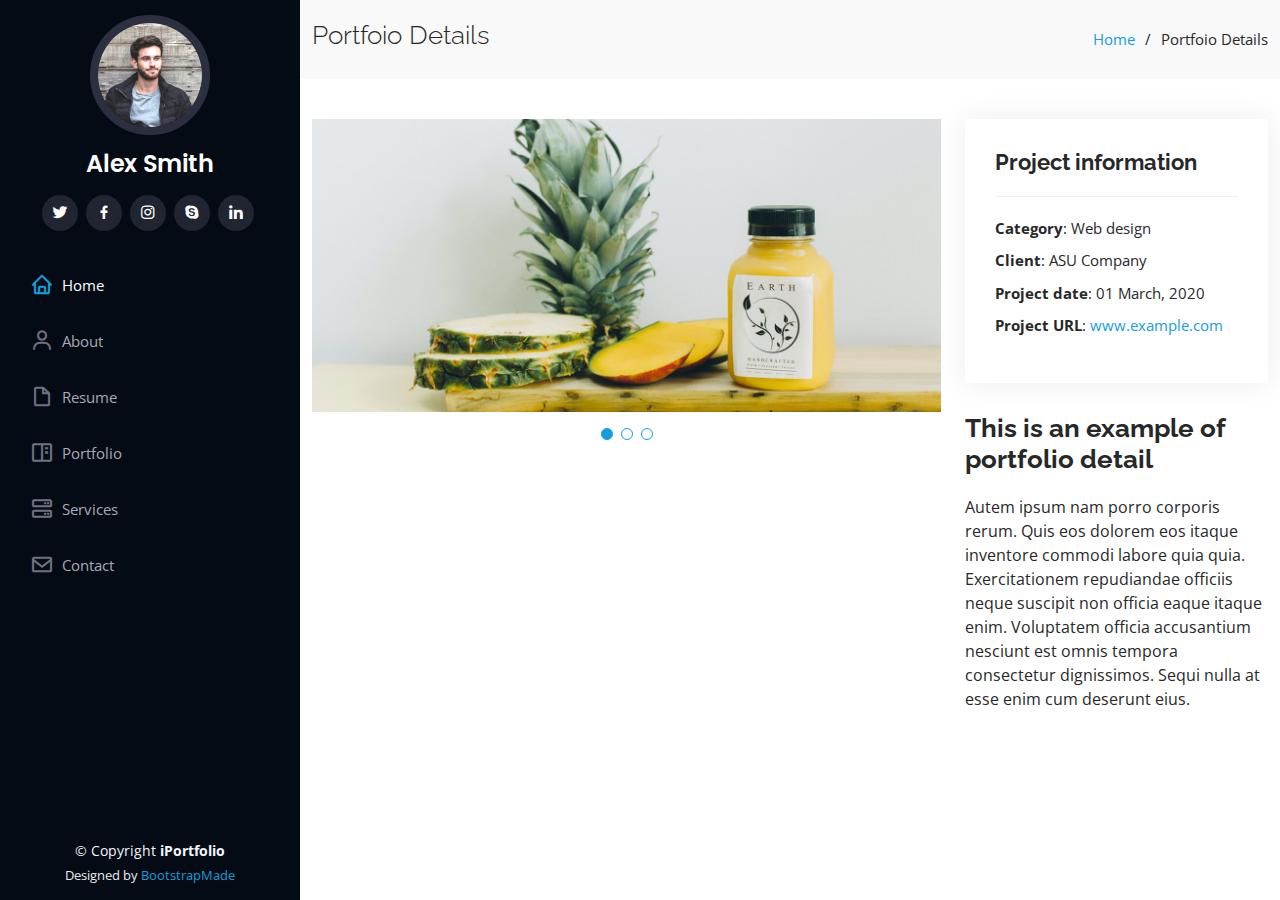
==== portfolio-details.html @ 3e168985 "porti" ====
<!DOCTYPE html>
<html lang="en">

<head>
  <meta charset="utf-8">
  <meta content="width=device-width, initial-scale=1.0" name="viewport">

  <title>Portfolio Details - iPortfolio Bootstrap Template</title>
  <meta content="" name="description">
  <meta content="" name="keywords">

  <!-- Favicons -->
  <link href="assets/img/favicon.png" rel="icon">
  <link href="assets/img/apple-touch-icon.png" rel="apple-touch-icon">

  <!-- Google Fonts -->
  <link href="https://fonts.googleapis.com/css?family=Open+Sans:300,300i,400,400i,600,600i,700,700i|Raleway:300,300i,400,400i,500,500i,600,600i,700,700i|Poppins:300,300i,400,400i,500,500i,600,600i,700,700i" rel="stylesheet">

  <!-- Vendor CSS Files -->
  <link href="assets/vendor/aos/aos.css" rel="stylesheet">
  <link href="assets/vendor/bootstrap/css/bootstrap.min.css" rel="stylesheet">
  <link href="assets/vendor/bootstrap-icons/bootstrap-icons.css" rel="stylesheet">
  <link href="assets/vendor/boxicons/css/boxicons.min.css" rel="stylesheet">
  <link href="assets/vendor/glightbox/css/glightbox.min.css" rel="stylesheet">
  <link href="assets/vendor/swiper/swiper-bundle.min.css" rel="stylesheet">

  <!-- Template Main CSS File -->
  <link href="assets/css/style.css" rel="stylesheet">

  <!-- =======================================================
  * Template Name: iPortfolio - v3.3.0
  * Template URL: https://bootstrapmade.com/iportfolio-bootstrap-portfolio-websites-template/
  * Author: BootstrapMade.com
  * License: https://bootstrapmade.com/license/
  ======================================================== -->
</head>

<body>

  <!-- ======= Mobile nav toggle button ======= -->
  <i class="bi bi-list mobile-nav-toggle d-xl-none"></i>

  <!-- ======= Header ======= -->
  <header id="header">
    <div class="d-flex flex-column">

      <div class="profile">
        <img src="assets/img/profile-img.jpg" alt="" class="img-fluid rounded-circle">
        <h1 class="text-light"><a href="index.html">Alex Smith</a></h1>
        <div class="social-links mt-3 text-center">
          <a href="#" class="twitter"><i class="bx bxl-twitter"></i></a>
          <a href="#" class="facebook"><i class="bx bxl-facebook"></i></a>
          <a href="#" class="instagram"><i class="bx bxl-instagram"></i></a>
          <a href="#" class="google-plus"><i class="bx bxl-skype"></i></a>
          <a href="#" class="linkedin"><i class="bx bxl-linkedin"></i></a>
        </div>
      </div>

      <nav id="navbar" class="nav-menu navbar">
        <ul>
          <li><a href="#hero" class="nav-link scrollto active"><i class="bx bx-home"></i> <span>Home</span></a></li>
          <li><a href="#about" class="nav-link scrollto"><i class="bx bx-user"></i> <span>About</span></a></li>
          <li><a href="#resume" class="nav-link scrollto"><i class="bx bx-file-blank"></i> <span>Resume</span></a></li>
          <li><a href="#portfolio" class="nav-link scrollto"><i class="bx bx-book-content"></i> <span>Portfolio</span></a></li>
          <li><a href="#services" class="nav-link scrollto"><i class="bx bx-server"></i> <span>Services</span></a></li>
          <li><a href="#contact" class="nav-link scrollto"><i class="bx bx-envelope"></i> <span>Contact</span></a></li>
        </ul>
      </nav><!-- .nav-menu -->
    </div>
  </header><!-- End Header -->

  <main id="main">

    <!-- ======= Breadcrumbs ======= -->
    <section id="breadcrumbs" class="breadcrumbs">
      <div class="container">

        <div class="d-flex justify-content-between align-items-center">
          <h2>Portfoio Details</h2>
          <ol>
            <li><a href="index.html">Home</a></li>
            <li>Portfoio Details</li>
          </ol>
        </div>

      </div>
    </section><!-- End Breadcrumbs -->

    <!-- ======= Portfolio Details Section ======= -->
    <section id="portfolio-details" class="portfolio-details">
      <div class="container">

        <div class="row gy-4">

          <div class="col-lg-8">
            <div class="portfolio-details-slider swiper-container">
              <div class="swiper-wrapper align-items-center">

                <div class="swiper-slide">
                  <img src="assets/img/portfolio/portfolio-details-1.jpg" alt="">
                </div>

                <div class="swiper-slide">
                  <img src="assets/img/portfolio/portfolio-details-2.jpg" alt="">
                </div>

                <div class="swiper-slide">
                  <img src="assets/img/portfolio/portfolio-details-3.jpg" alt="">
                </div>

              </div>
              <div class="swiper-pagination"></div>
            </div>
          </div>

          <div class="col-lg-4">
            <div class="portfolio-info">
              <h3>Project information</h3>
              <ul>
                <li><strong>Category</strong>: Web design</li>
                <li><strong>Client</strong>: ASU Company</li>
                <li><strong>Project date</strong>: 01 March, 2020</li>
                <li><strong>Project URL</strong>: <a href="#">www.example.com</a></li>
              </ul>
            </div>
            <div class="portfolio-description">
              <h2>This is an example of portfolio detail</h2>
              <p>
                Autem ipsum nam porro corporis rerum. Quis eos dolorem eos itaque inventore commodi labore quia quia. Exercitationem repudiandae officiis neque suscipit non officia eaque itaque enim. Voluptatem officia accusantium nesciunt est omnis tempora consectetur dignissimos. Sequi nulla at esse enim cum deserunt eius.
              </p>
            </div>
          </div>

        </div>

      </div>
    </section><!-- End Portfolio Details Section -->

  </main><!-- End #main -->

  <!-- ======= Footer ======= -->
  <footer id="footer">
    <div class="container">
      <div class="copyright">
        &copy; Copyright <strong><span>iPortfolio</span></strong>
      </div>
      <div class="credits">
        <!-- All the links in the footer should remain intact. -->
        <!-- You can delete the links only if you purchased the pro version. -->
        <!-- Licensing information: https://bootstrapmade.com/license/ -->
        <!-- Purchase the pro version with working PHP/AJAX contact form: https://bootstrapmade.com/iportfolio-bootstrap-portfolio-websites-template/ -->
        Designed by <a href="https://bootstrapmade.com/">BootstrapMade</a>
      </div>
    </div>
  </footer><!-- End  Footer -->

  <a href="#" class="back-to-top d-flex align-items-center justify-content-center"><i class="bi bi-arrow-up-short"></i></a>

  <!-- Vendor JS Files -->
  <script src="assets/vendor/aos/aos.js"></script>
  <script src="assets/vendor/bootstrap/js/bootstrap.bundle.min.js"></script>
  <script src="assets/vendor/glightbox/js/glightbox.min.js"></script>
  <script src="assets/vendor/isotope-layout/isotope.pkgd.min.js"></script>
  <script src="assets/vendor/php-email-form/validate.js"></script>
  <script src="assets/vendor/purecounter/purecounter.js"></script>
  <script src="assets/vendor/swiper/swiper-bundle.min.js"></script>
  <script src="assets/vendor/typed.js/typed.min.js"></script>
  <script src="assets/vendor/waypoints/noframework.waypoints.js"></script>

  <!-- Template Main JS File -->
  <script src="assets/js/main.js"></script>

</body>

</html>
---- assets/css/style.css ----
/**
* Template Name: iPortfolio - v3.3.0
* Template URL: https://bootstrapmade.com/iportfolio-bootstrap-portfolio-websites-template/
* Author: BootstrapMade.com
* License: https://bootstrapmade.com/license/
*/

/*--------------------------------------------------------------
# General
--------------------------------------------------------------*/
body {
  font-family: "Open Sans", sans-serif;
  color: #272829;
}

a {
  color: #149ddd;
  text-decoration: none;
}

a:hover {
  color: #37b3ed;
  text-decoration: none;
}

h1, h2, h3, h4, h5, h6 {
  font-family: "Raleway", sans-serif;
}

/*--------------------------------------------------------------
# Back to top button
--------------------------------------------------------------*/
.back-to-top {
  position: fixed;
  visibility: hidden;
  opacity: 0;
  right: 15px;
  bottom: 15px;
  z-index: 996;
  background: #149ddd;
  width: 40px;
  height: 40px;
  border-radius: 50px;
  transition: all 0.4s;
}

.back-to-top i {
  font-size: 28px;
  color: #fff;
  line-height: 0;
}

.back-to-top:hover {
  background: #2eafec;
  color: #fff;
}

.back-to-top.active {
  visibility: visible;
  opacity: 1;
}

/*--------------------------------------------------------------
# Header
--------------------------------------------------------------*/
#header {
  position: fixed;
  top: 0;
  left: 0;
  bottom: 0;
  width: 300px;
  transition: all ease-in-out 0.5s;
  z-index: 9997;
  transition: all 0.5s;
  padding: 0 15px;
  background: #040b14;
  overflow-y: auto;
}

#header .profile img {
  margin: 15px auto;
  display: block;
  width: 120px;
  border: 8px solid #2c2f3f;
}

#header .profile h1 {
  font-size: 24px;
  margin: 0;
  padding: 0;
  font-weight: 600;
  -moz-text-align-last: center;
  text-align-last: center;
  font-family: "Poppins", sans-serif;
}

#header .profile h1 a, #header .profile h1 a:hover {
  color: #fff;
  text-decoration: none;
}

#header .profile .social-links a {
  font-size: 18px;
  display: inline-block;
  background: #212431;
  color: #fff;
  line-height: 1;
  padding: 8px 0;
  margin-right: 4px;
  border-radius: 50%;
  text-align: center;
  width: 36px;
  height: 36px;
  transition: 0.3s;
}

#header .profile .social-links a:hover {
  background: #149ddd;
  color: #fff;
  text-decoration: none;
}

#main {
  margin-left: 300px;
}

@media (max-width: 1199px) {
  #header {
    left: -300px;
  }
  #main {
    margin-left: 0;
  }
}

/*--------------------------------------------------------------
# Navigation Menu
--------------------------------------------------------------*/
/* Desktop Navigation */
.nav-menu {
  padding: 30px 0 0 0;
}

.nav-menu * {
  margin: 0;
  padding: 0;
  list-style: none;
}

.nav-menu > ul > li {
  position: relative;
  white-space: nowrap;
}

.nav-menu a, .nav-menu a:focus {
  display: flex;
  align-items: center;
  color: #a8a9b4;
  padding: 12px 15px;
  margin-bottom: 8px;
  transition: 0.3s;
  font-size: 15px;
}

.nav-menu a i, .nav-menu a:focus i {
  font-size: 24px;
  padding-right: 8px;
  color: #6f7180;
}

.nav-menu a:hover, .nav-menu .active, .nav-menu .active:focus, .nav-menu li:hover > a {
  text-decoration: none;
  color: #fff;
}

.nav-menu a:hover i, .nav-menu .active i, .nav-menu .active:focus i, .nav-menu li:hover > a i {
  color: #149ddd;
}

/* Mobile Navigation */
.mobile-nav-toggle {
  position: fixed;
  right: 15px;
  top: 15px;
  z-index: 9998;
  border: 0;
  font-size: 24px;
  transition: all 0.4s;
  outline: none !important;
  background-color: #149ddd;
  color: #fff;
  width: 40px;
  height: 40px;
  display: inline-flex;
  align-items: center;
  justify-content: center;
  line-height: 0;
  border-radius: 50px;
  cursor: pointer;
}

.mobile-nav-active {
  overflow: hidden;
}

.mobile-nav-active #header {
  left: 0;
}

/*--------------------------------------------------------------
# Hero Section
--------------------------------------------------------------*/
#hero {
  width: 100%;
  height: 100vh;
  background: url("../img/hero-bg.jpg") top center;
  background-size: cover;
}

#hero:before {
  content: "";
  background: rgba(5, 13, 24, 0.3);
  position: absolute;
  bottom: 0;
  top: 0;
  left: 0;
  right: 0;
  z-index: 1;
}

#hero .hero-container {
  position: relative;
  z-index: 2;
  min-width: 300px;
}

#hero h1 {
  margin: 0 0 10px 0;
  font-size: 64px;
  font-weight: 700;
  line-height: 56px;
  color: #fff;
}

#hero p {
  color: #fff;
  margin-bottom: 50px;
  font-size: 26px;
  font-family: "Poppins", sans-serif;
}

#hero p span {
  color: #fff;
  padding-bottom: 4px;
  letter-spacing: 1px;
  border-bottom: 3px solid #149ddd;
}

@media (min-width: 1024px) {
  #hero {
    background-attachment: fixed;
  }
}

@media (max-width: 768px) {
  #hero h1 {
    font-size: 28px;
    line-height: 36px;
  }
  #hero h2 {
    font-size: 18px;
    line-height: 24px;
    margin-bottom: 30px;
  }
}

/*--------------------------------------------------------------
# Sections General
--------------------------------------------------------------*/
section {
  padding: 60px 0;
  overflow: hidden;
}

.section-bg {
  background: #f5f8fd;
}

.section-title {
  padding-bottom: 30px;
}

.section-title h2 {
  font-size: 32px;
  font-weight: bold;
  margin-bottom: 20px;
  padding-bottom: 20px;
  position: relative;
  color: #173b6c;
}

.section-title h2::after {
  content: '';
  position: absolute;
  display: block;
  width: 50px;
  height: 3px;
  background: #149ddd;
  bottom: 0;
  left: 0;
}

.section-title p {
  margin-bottom: 0;
}

/*--------------------------------------------------------------
# About
--------------------------------------------------------------*/
.about .content h3 {
  font-weight: 700;
  font-size: 26px;
  color: #173b6c;
}

.about .content ul {
  list-style: none;
  padding: 0;
}

.about .content ul li {
  margin-bottom: 20px;
  display: flex;
  align-items: center;
}

.about .content ul strong {
  margin-right: 10px;
}

.about .content ul i {
  font-size: 16px;
  margin-right: 5px;
  color: #149ddd;
  line-height: 0;
}

.about .content p:last-child {
  margin-bottom: 0;
}

/*--------------------------------------------------------------
# Facts
--------------------------------------------------------------*/
.facts {
  padding-bottom: 30px;
}

.facts .count-box {
  padding: 30px;
  width: 100%;
}

.facts .count-box i {
  display: block;
  font-size: 44px;
  color: #149ddd;
  float: left;
  line-height: 0;
}

.facts .count-box span {
  font-size: 48px;
  line-height: 40px;
  display: block;
  font-weight: 700;
  color: #050d18;
  margin-left: 60px;
}

.facts .count-box p {
  padding: 15px 0 0 0;
  margin: 0 0 0 60px;
  font-family: "Raleway", sans-serif;
  font-size: 14px;
  color: #122f57;
}

.facts .count-box a {
  font-weight: 600;
  display: block;
  margin-top: 20px;
  color: #122f57;
  font-size: 15px;
  font-family: "Poppins", sans-serif;
  transition: ease-in-out 0.3s;
}

.facts .count-box a:hover {
  color: #1f5297;
}

/*--------------------------------------------------------------
# Akills
--------------------------------------------------------------*/
.skills .progress {
  height: 60px;
  display: block;
  background: none;
  border-radius: 0;
}

.skills .progress .skill {
  padding: 0;
  margin: 0 0 6px 0;
  text-transform: uppercase;
  display: block;
  font-weight: 600;
  font-family: "Poppins", sans-serif;
  color: #050d18;
}

.skills .progress .skill .val {
  float: right;
  font-style: normal;
}

.skills .progress-bar-wrap {
  background: #dce8f8;
  height: 10px;
}

.skills .progress-bar {
  width: 1px;
  height: 10px;
  transition: .9s;
  background-color: #149ddd;
}

/*--------------------------------------------------------------
# Resume
--------------------------------------------------------------*/
.resume .resume-title {
  font-size: 26px;
  font-weight: 700;
  margin-top: 20px;
  margin-bottom: 20px;
  color: #050d18;
}

.resume .resume-item {
  padding: 0 0 20px 20px;
  margin-top: -2px;
  border-left: 2px solid #1f5297;
  position: relative;
}

.resume .resume-item h4 {
  line-height: 18px;
  font-size: 18px;
  font-weight: 600;
  text-transform: uppercase;
  font-family: "Poppins", sans-serif;
  color: #050d18;
  margin-bottom: 10px;
}

.resume .resume-item h5 {
  font-size: 16px;
  background: #e4edf9;
  padding: 5px 15px;
  display: inline-block;
  font-weight: 600;
  margin-bottom: 10px;
}

.resume .resume-item ul {
  padding-left: 20px;
}

.resume .resume-item ul li {
  padding-bottom: 10px;
}

.resume .resume-item:last-child {
  padding-bottom: 0;
}

.resume .resume-item::before {
  content: "";
  position: absolute;
  width: 16px;
  height: 16px;
  border-radius: 50px;
  left: -9px;
  top: 0;
  background: #fff;
  border: 2px solid #1f5297;
}

/*--------------------------------------------------------------
# Portfolio
--------------------------------------------------------------*/
.portfolio .portfolio-item {
  margin-bottom: 30px;
}

.portfolio #portfolio-flters {
  padding: 0;
  margin: 0 auto 35px auto;
  list-style: none;
  text-align: center;
  background: #fff;
  border-radius: 50px;
  padding: 2px 15px;
}

.portfolio #portfolio-flters li {
  cursor: pointer;
  display: inline-block;
  padding: 10px 15px 8px 15px;
  font-size: 14px;
  font-weight: 600;
  line-height: 1;
  text-transform: uppercase;
  color: #272829;
  margin-bottom: 5px;
  transition: all 0.3s ease-in-out;
}

.portfolio #portfolio-flters li:hover, .portfolio #portfolio-flters li.filter-active {
  color: #149ddd;
}

.portfolio #portfolio-flters li:last-child {
  margin-right: 0;
}

.portfolio .portfolio-wrap {
  transition: 0.3s;
  position: relative;
  overflow: hidden;
  z-index: 1;
}

.portfolio .portfolio-wrap::before {
  content: "";
  background: rgba(255, 255, 255, 0.5);
  position: absolute;
  left: 0;
  right: 0;
  top: 0;
  bottom: 0;
  transition: all ease-in-out 0.3s;
  z-index: 2;
  opacity: 0;
}

.portfolio .portfolio-wrap .portfolio-links {
  opacity: 1;
  left: 0;
  right: 0;
  bottom: -60px;
  z-index: 3;
  position: absolute;
  transition: all ease-in-out 0.3s;
  display: flex;
  justify-content: center;
}

.portfolio .portfolio-wrap .portfolio-links a {
  color: #fff;
  font-size: 28px;
  text-align: center;
  background: rgba(20, 157, 221, 0.75);
  transition: 0.3s;
  width: 50%;
}

.portfolio .portfolio-wrap .portfolio-links a:hover {
  background: rgba(20, 157, 221, 0.95);
}

.portfolio .portfolio-wrap .portfolio-links a + a {
  border-left: 1px solid #37b3ed;
}

.portfolio .portfolio-wrap:hover::before {
  top: 0;
  left: 0;
  right: 0;
  bottom: 0;
  opacity: 1;
}

.portfolio .portfolio-wrap:hover .portfolio-links {
  opacity: 1;
  bottom: 0;
}

/*--------------------------------------------------------------
# Portfolio Details
--------------------------------------------------------------*/
.portfolio-details {
  padding-top: 40px;
}

.portfolio-details .portfolio-details-slider img {
  width: 100%;
}

.portfolio-details .portfolio-details-slider .swiper-pagination {
  margin-top: 20px;
  position: relative;
}

.portfolio-details .portfolio-details-slider .swiper-pagination .swiper-pagination-bullet {
  width: 12px;
  height: 12px;
  background-color: #fff;
  opacity: 1;
  border: 1px solid #149ddd;
}

.portfolio-details .portfolio-details-slider .swiper-pagination .swiper-pagination-bullet-active {
  background-color: #149ddd;
}

.portfolio-details .portfolio-info {
  padding: 30px;
  box-shadow: 0px 0 30px rgba(5, 13, 24, 0.08);
}

.portfolio-details .portfolio-info h3 {
  font-size: 22px;
  font-weight: 700;
  margin-bottom: 20px;
  padding-bottom: 20px;
  border-bottom: 1px solid #eee;
}

.portfolio-details .portfolio-info ul {
  list-style: none;
  padding: 0;
  font-size: 15px;
}

.portfolio-details .portfolio-info ul li + li {
  margin-top: 10px;
}

.portfolio-details .portfolio-description {
  padding-top: 30px;
}

.portfolio-details .portfolio-description h2 {
  font-size: 26px;
  font-weight: 700;
  margin-bottom: 20px;
}

.portfolio-details .portfolio-description p {
  padding: 0;
}

/*--------------------------------------------------------------
# Services
--------------------------------------------------------------*/
.services .icon-box {
  margin-bottom: 20px;
}

.services .icon {
  float: left;
  display: flex;
  align-items: center;
  justify-content: center;
  width: 54px;
  height: 54px;
  background: #149ddd;
  border-radius: 50%;
  transition: 0.5s;
  border: 1px solid #149ddd;
}

.services .icon i {
  color: #fff;
  font-size: 24px;
  line-height: 0;
}

.services .icon-box:hover .icon {
  background: #fff;
}

.services .icon-box:hover .icon i {
  color: #149ddd;
}

.services .title {
  margin-left: 80px;
  font-weight: 700;
  margin-bottom: 15px;
  font-size: 18px;
}

.services .title a {
  color: #343a40;
}

.services .title a:hover {
  color: #149ddd;
}

.services .description {
  margin-left: 80px;
  line-height: 24px;
  font-size: 14px;
}

/*--------------------------------------------------------------
# Testimonials
--------------------------------------------------------------*/
.testimonials .testimonial-item {
  box-sizing: content-box;
  text-align: center;
  min-height: 320px;
}

.testimonials .testimonial-item .testimonial-img {
  width: 90px;
  border-radius: 50%;
  margin: 0 auto;
}

.testimonials .testimonial-item h3 {
  font-size: 18px;
  font-weight: bold;
  margin: 10px 0 5px 0;
  color: #111;
}

.testimonials .testimonial-item h4 {
  font-size: 14px;
  color: #999;
  margin: 0;
}

.testimonials .testimonial-item .quote-icon-left, .testimonials .testimonial-item .quote-icon-right {
  color: #c3e8fa;
  font-size: 26px;
}

.testimonials .testimonial-item .quote-icon-left {
  display: inline-block;
  left: -5px;
  position: relative;
}

.testimonials .testimonial-item .quote-icon-right {
  display: inline-block;
  right: -5px;
  position: relative;
  top: 10px;
}

.testimonials .testimonial-item p {
  font-style: italic;
  margin: 0 15px 15px 15px;
  padding: 20px;
  background: #fff;
  position: relative;
  margin-bottom: 35px;
  border-radius: 6px;
  box-shadow: 0px 2px 15px rgba(0, 0, 0, 0.1);
}

.testimonials .testimonial-item p::after {
  content: "";
  width: 0;
  height: 0;
  border-top: 20px solid #fff;
  border-right: 20px solid transparent;
  border-left: 20px solid transparent;
  position: absolute;
  bottom: -20px;
  left: calc(50% - 20px);
}

.testimonials .swiper-pagination {
  margin-top: 20px;
  position: relative;
}

.testimonials .swiper-pagination .swiper-pagination-bullet {
  width: 12px;
  height: 12px;
  background-color: #fff;
  opacity: 1;
  border: 1px solid #149ddd;
}

.testimonials .swiper-pagination .swiper-pagination-bullet-active {
  background-color: #149ddd;
}

/*--------------------------------------------------------------
# Contact
--------------------------------------------------------------*/
.contact {
  padding-bottom: 130px;
}

.contact .info {
  padding: 30px;
  background: #fff;
  width: 100%;
  box-shadow: 0 0 24px 0 rgba(0, 0, 0, 0.12);
}

.contact .info i {
  font-size: 20px;
  color: #149ddd;
  float: left;
  width: 44px;
  height: 44px;
  background: #dff3fc;
  display: flex;
  justify-content: center;
  align-items: center;
  border-radius: 50px;
  transition: all 0.3s ease-in-out;
}

.contact .info h4 {
  padding: 0 0 0 60px;
  font-size: 22px;
  font-weight: 600;
  margin-bottom: 5px;
  color: #050d18;
}

.contact .info p {
  padding: 0 0 10px 60px;
  margin-bottom: 20px;
  font-size: 14px;
  color: #173b6c;
}

.contact .info .email p {
  padding-top: 5px;
}

.contact .info .social-links {
  padding-left: 60px;
}

.contact .info .social-links a {
  font-size: 18px;
  display: inline-block;
  background: #333;
  color: #fff;
  line-height: 1;
  padding: 8px 0;
  border-radius: 50%;
  text-align: center;
  width: 36px;
  height: 36px;
  transition: 0.3s;
  margin-right: 10px;
}

.contact .info .social-links a:hover {
  background: #149ddd;
  color: #fff;
}

.contact .info .email:hover i, .contact .info .address:hover i, .contact .info .phone:hover i {
  background: #149ddd;
  color: #fff;
}

.contact .php-email-form {
  width: 100%;
  padding: 30px;
  background: #fff;
  box-shadow: 0 0 24px 0 rgba(0, 0, 0, 0.12);
}

.contact .php-email-form .form-group {
  padding-bottom: 8px;
}

.contact .php-email-form .validate {
  display: none;
  color: red;
  margin: 0 0 15px 0;
  font-weight: 400;
  font-size: 13px;
}

.contact .php-email-form .error-message {
  display: none;
  color: #fff;
  background: #ed3c0d;
  text-align: left;
  padding: 15px;
  font-weight: 600;
}

.contact .php-email-form .error-message br + br {
  margin-top: 25px;
}

.contact .php-email-form .sent-message {
  display: none;
  color: #fff;
  background: #18d26e;
  text-align: center;
  padding: 15px;
  font-weight: 600;
}

.contact .php-email-form .loading {
  display: none;
  background: #fff;
  text-align: center;
  padding: 15px;
}

.contact .php-email-form .loading:before {
  content: "";
  display: inline-block;
  border-radius: 50%;
  width: 24px;
  height: 24px;
  margin: 0 10px -6px 0;
  border: 3px solid #18d26e;
  border-top-color: #eee;
  -webkit-animation: animate-loading 1s linear infinite;
  animation: animate-loading 1s linear infinite;
}

.contact .php-email-form .form-group {
  margin-bottom: 15px;
}

.contact .php-email-form label {
  padding-bottom: 8px;
}

.contact .php-email-form input, .contact .php-email-form textarea {
  border-radius: 0;
  box-shadow: none;
  font-size: 14px;
}

.contact .php-email-form input {
  height: 44px;
}

.contact .php-email-form textarea {
  padding: 10px 15px;
}

.contact .php-email-form button[type="submit"] {
  background: #149ddd;
  border: 0;
  padding: 10px 24px;
  color: #fff;
  transition: 0.4s;
  border-radius: 4px;
}

.contact .php-email-form button[type="submit"]:hover {
  background: #37b3ed;
}

@-webkit-keyframes animate-loading {
  0% {
    transform: rotate(0deg);
  }
  100% {
    transform: rotate(360deg);
  }
}

@keyframes animate-loading {
  0% {
    transform: rotate(0deg);
  }
  100% {
    transform: rotate(360deg);
  }
}

/*--------------------------------------------------------------
# Breadcrumbs
--------------------------------------------------------------*/
.breadcrumbs {
  padding: 20px 0;
  background: #f9f9f9;
}

.breadcrumbs h2 {
  font-size: 26px;
  font-weight: 300;
}

.breadcrumbs ol {
  display: flex;
  flex-wrap: wrap;
  list-style: none;
  padding: 0;
  margin: 0;
  font-size: 15px;
}

.breadcrumbs ol li + li {
  padding-left: 10px;
}

.breadcrumbs ol li + li::before {
  display: inline-block;
  padding-right: 10px;
  color: #0e2442;
  content: "/";
}

@media (max-width: 768px) {
  .breadcrumbs .d-flex {
    display: block !important;
  }
  .breadcrumbs ol {
    display: block;
  }
  .breadcrumbs ol li {
    display: inline-block;
  }
}

/*--------------------------------------------------------------
# Footer
--------------------------------------------------------------*/
#footer {
  padding: 15px;
  color: #f4f6fd;
  font-size: 14px;
  position: fixed;
  left: 0;
  bottom: 0;
  width: 300px;
  z-index: 9999;
  background: #040b14;
}

#footer .copyright {
  text-align: center;
}

#footer .credits {
  padding-top: 5px;
  text-align: center;
  font-size: 13px;
  color: #eaebf0;
}

@media (max-width: 1199px) {
  #footer {
    position: static;
    width: auto;
    padding-right: 20px 15px;
  }
}
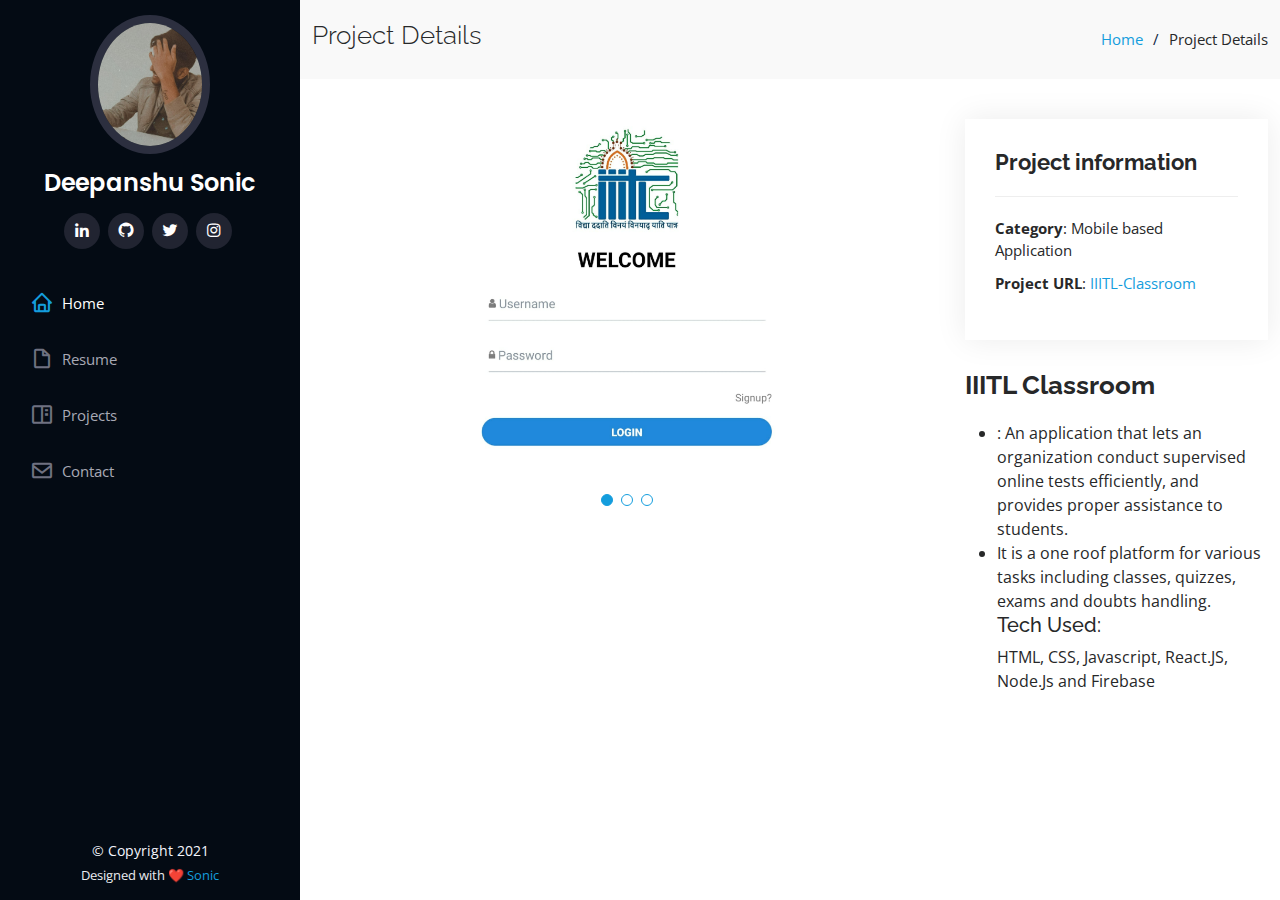
==== commit 3e6be64b: "portiii" ====
--- a/portfolio-details.html
+++ b/portfolio-details.html
@@ -45,25 +45,27 @@
     <div class="d-flex flex-column">
 
       <div class="profile">
-        <img src="assets/img/profile-img.jpg" alt="" class="img-fluid rounded-circle">
-        <h1 class="text-light"><a href="index.html">Alex Smith</a></h1>
+        <img src="assets/img/profile-img.jpeg" alt="" class="img-fluid rounded-circle">
+        <h1 class="text-light"><a href="index.html">Deepanshu Sonic</a></h1>
         <div class="social-links mt-3 text-center">
-          <a href="#" class="twitter"><i class="bx bxl-twitter"></i></a>
-          <a href="#" class="facebook"><i class="bx bxl-facebook"></i></a>
-          <a href="#" class="instagram"><i class="bx bxl-instagram"></i></a>
-          <a href="#" class="google-plus"><i class="bx bxl-skype"></i></a>
-          <a href="#" class="linkedin"><i class="bx bxl-linkedin"></i></a>
+          <a href="https://www.linkedin.com/in/deepanshu-sonic-28a3b1174/" target="_blank" class="linkedin"><i class="bx bxl-linkedin"></i></a>
+          <a href="https://github.com/deepanshu-sonic" target="_blank" class="github"><i class="bx bxl-github"></i></a>
+         <!-- <a href="https://www.codechef.com/users/testcases" target="_blank" ><span class="iconify" data-icon="simple-icons:codechef" data-inline="false"></span></a>-->
+          <a href="https://twitter.com/deepanshusonic//" target="_blank" class="twitter"><i class="bx bxl-twitter"></i></a>
+          <a href="https://www.instagram.com/deepanshusonic_/" target="_blank" class="instagram"><i class="bx bxl-instagram"></i></a>
+          
+          
         </div>
       </div>
 
       <nav id="navbar" class="nav-menu navbar">
         <ul>
-          <li><a href="#hero" class="nav-link scrollto active"><i class="bx bx-home"></i> <span>Home</span></a></li>
-          <li><a href="#about" class="nav-link scrollto"><i class="bx bx-user"></i> <span>About</span></a></li>
-          <li><a href="#resume" class="nav-link scrollto"><i class="bx bx-file-blank"></i> <span>Resume</span></a></li>
-          <li><a href="#portfolio" class="nav-link scrollto"><i class="bx bx-book-content"></i> <span>Portfolio</span></a></li>
-          <li><a href="#services" class="nav-link scrollto"><i class="bx bx-server"></i> <span>Services</span></a></li>
-          <li><a href="#contact" class="nav-link scrollto"><i class="bx bx-envelope"></i> <span>Contact</span></a></li>
+          <li><a href="index.html" class="nav-link scrollto active"><i class="bx bx-home"></i> <span>Home</span></a></li>
+          
+          <li><a href="index.html#resume" class="nav-link scrollto"><i class="bx bx-file-blank"></i> <span>Resume</span></a></li>
+          <li><a href="index.html#portfolio" class="nav-link scrollto"><i class="bx bx-book-content"></i> <span>Projects</span></a></li>
+         <!-- <li><a href="#services" class="nav-link scrollto"><i class="bx bx-server"></i> <span>Services</span></a></li>-->
+          <li><a href="index.html#contact" class="nav-link scrollto"><i class="bx bx-envelope"></i> <span>Contact</span></a></li>
         </ul>
       </nav><!-- .nav-menu -->
     </div>
@@ -76,10 +78,10 @@
       <div class="container">
 
         <div class="d-flex justify-content-between align-items-center">
-          <h2>Portfoio Details</h2>
+          <h2>Project Details</h2>
           <ol>
             <li><a href="index.html">Home</a></li>
-            <li>Portfoio Details</li>
+            <li>Project Details</li>
           </ol>
         </div>
 
@@ -97,15 +99,15 @@
               <div class="swiper-wrapper align-items-center">
 
                 <div class="swiper-slide">
-                  <img src="assets/img/portfolio/portfolio-details-1.jpg" alt="">
+                  <img src="assets/img/portfolio/123.png" alt="">
                 </div>
 
                 <div class="swiper-slide">
-                  <img src="assets/img/portfolio/portfolio-details-2.jpg" alt="">
+                  <img src="assets/img/portfolio/234.png" alt="">
                 </div>
 
                 <div class="swiper-slide">
-                  <img src="assets/img/portfolio/portfolio-details-3.jpg" alt="">
+                  <img src="assets/img/portfolio/567.png" alt="">
                 </div>
 
               </div>
@@ -117,17 +119,19 @@
             <div class="portfolio-info">
               <h3>Project information</h3>
               <ul>
-                <li><strong>Category</strong>: Web design</li>
-                <li><strong>Client</strong>: ASU Company</li>
-                <li><strong>Project date</strong>: 01 March, 2020</li>
-                <li><strong>Project URL</strong>: <a href="#">www.example.com</a></li>
+                <li><strong>Category</strong>: Mobile based Application</li>
+                <li><strong>Project URL</strong>: <a href="#">IIITL-Classroom</a></li>
               </ul>
             </div>
             <div class="portfolio-description">
-              <h2>This is an example of portfolio detail</h2>
-              <p>
-                Autem ipsum nam porro corporis rerum. Quis eos dolorem eos itaque inventore commodi labore quia quia. Exercitationem repudiandae officiis neque suscipit non officia eaque itaque enim. Voluptatem officia accusantium nesciunt est omnis tempora consectetur dignissimos. Sequi nulla at esse enim cum deserunt eius.
-              </p>
+              <h2>IIITL Classroom</h2>
+              <ul>
+                <li>: An application that lets an organization conduct supervised online tests efficiently, and provides proper assistance
+                  to students.</li>
+                <li> It is a one roof platform for various tasks including classes, quizzes, exams and doubts handling.
+                </li>
+                <h5>Tech Used:</h5><span>HTML, CSS, Javascript, React.JS, Node.Js and Firebase</span>
+              </ul>
             </div>
           </div>
 
@@ -142,14 +146,14 @@
   <footer id="footer">
     <div class="container">
       <div class="copyright">
-        &copy; Copyright <strong><span>iPortfolio</span></strong>
+        &copy; Copyright 2021 <strong><span></span></strong>
       </div>
       <div class="credits">
         <!-- All the links in the footer should remain intact. -->
         <!-- You can delete the links only if you purchased the pro version. -->
         <!-- Licensing information: https://bootstrapmade.com/license/ -->
         <!-- Purchase the pro version with working PHP/AJAX contact form: https://bootstrapmade.com/iportfolio-bootstrap-portfolio-websites-template/ -->
-        Designed by <a href="https://bootstrapmade.com/">BootstrapMade</a>
+        Designed with &#10084;&#65039; <a href="https://github.com/deepanshu-sonic">Sonic</a>
       </div>
     </div>
   </footer><!-- End  Footer -->
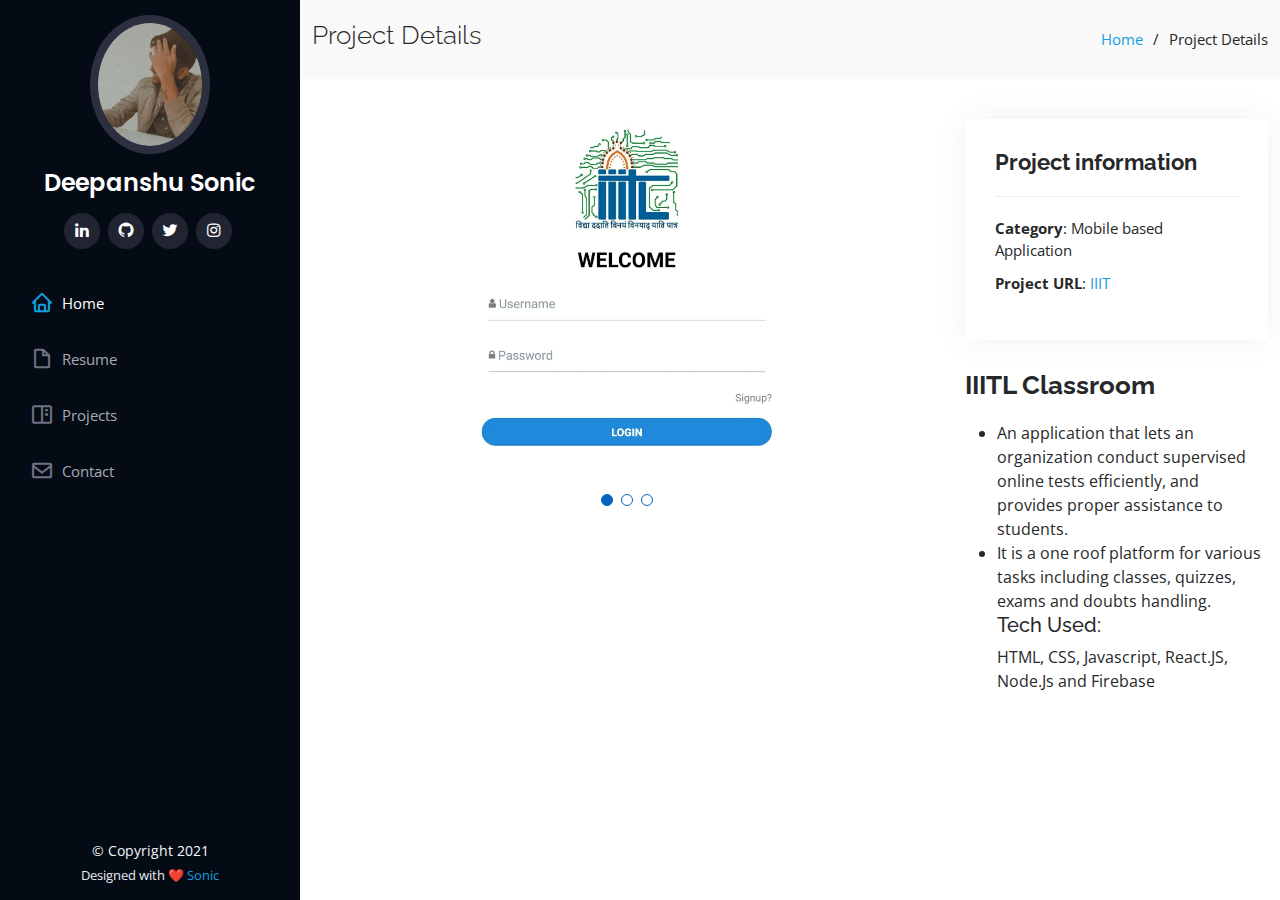
==== commit e58370e1: "ddr" ====
--- a/portfolio-details.html
+++ b/portfolio-details.html
@@ -120,13 +120,13 @@
               <h3>Project information</h3>
               <ul>
                 <li><strong>Category</strong>: Mobile based Application</li>
-                <li><strong>Project URL</strong>: <a href="#">IIITL-Classroom</a></li>
+                <li><strong>Project URL</strong>: <a href="" target="_blank">IIIT</a></li>
               </ul>
             </div>
             <div class="portfolio-description">
               <h2>IIITL Classroom</h2>
               <ul>
-                <li>: An application that lets an organization conduct supervised online tests efficiently, and provides proper assistance
+                <li> An application that lets an organization conduct supervised online tests efficiently, and provides proper assistance
                   to students.</li>
                 <li> It is a one roof platform for various tasks including classes, quizzes, exams and doubts handling.
                 </li>
--- a/assets/css/style.css
+++ b/assets/css/style.css
@@ -206,6 +206,9 @@
 .mobile-nav-active #header {
   left: 0;
 }
+.typed{
+  color:#173b6c;
+}
 
 /*--------------------------------------------------------------
 # Hero Section
@@ -213,8 +216,10 @@
 #hero {
   width: 100%;
   height: 100vh;
-  background: url("../img/hero-bg.jpg") top center;
+  background: url("../img/70.png") top center;
   background-size: cover;
+  
+  
 }
 
 #hero:before {
@@ -232,28 +237,33 @@
   position: relative;
   z-index: 2;
   min-width: 300px;
-}
+
+
+}
+
 
 #hero h1 {
   margin: 0 0 10px 0;
   font-size: 64px;
   font-weight: 700;
   line-height: 56px;
-  color: #fff;
+  color:#45505b;
+
 }
 
 #hero p {
   color: #fff;
-  margin-bottom: 50px;
+  margin-bottom: 200px;
   font-size: 26px;
   font-family: "Poppins", sans-serif;
 }
 
 #hero p span {
-  color: #fff;
+  color: #45505b;
   padding-bottom: 4px;
   letter-spacing: 1px;
   border-bottom: 3px solid #149ddd;
+  font-weight: 550;
 }
 
 @media (min-width: 1024px) {
@@ -262,16 +272,39 @@
   }
 }
 
-@media (max-width: 768px) {
+@media (max-width: 950px) {
   #hero h1 {
-    font-size: 28px;
+    font-size: 38px;
     line-height: 36px;
-  }
-  #hero h2 {
+    color:#fff;
+  }
+  #hero h2,#hero p span{
     font-size: 18px;
     line-height: 24px;
     margin-bottom: 30px;
-  }
+    color: blanchedalmond;
+    font-weight: bold;
+  }
+  #hero p{
+    font-size: 15px;
+    margin-bottom:50px;
+    font-weight: 600;
+  }
+  #hero {
+    width: 100%;
+    height: 100vh;
+    background: url("../img/78.jpeg") top center;
+    background-size: cover;
+    
+    
+  }
+}
+
+#retw,#yy{
+  pointer-events: none;
+}
+#email1,#email2{
+  font-family: "Poppins", sans-serif;
 }
 
 /*--------------------------------------------------------------
@@ -287,27 +320,39 @@
 }
 
 .section-title {
+  text-align: center;
   padding-bottom: 30px;
 }
-
 .section-title h2 {
   font-size: 32px;
   font-weight: bold;
+  text-transform: uppercase;
   margin-bottom: 20px;
   padding-bottom: 20px;
   position: relative;
-  color: #173b6c;
+  color: #45505b;
+}
+
+.section-title h2::before {
+  content: '';
+  position: absolute;
+  display: block;
+  width: 120px;
+  height: 1px;
+  background: #ddd;
+  bottom: 1px;
+  left: calc(50% - 60px);
 }
 
 .section-title h2::after {
   content: '';
   position: absolute;
   display: block;
-  width: 50px;
+  width: 40px;
   height: 3px;
-  background: #149ddd;
+  background: #0563bb;
   bottom: 0;
-  left: 0;
+  left: calc(50% - 20px);
 }
 
 .section-title p {
@@ -352,62 +397,17 @@
 /*--------------------------------------------------------------
 # Facts
 --------------------------------------------------------------*/
-.facts {
-  padding-bottom: 30px;
-}
-
-.facts .count-box {
-  padding: 30px;
-  width: 100%;
-}
-
-.facts .count-box i {
-  display: block;
-  font-size: 44px;
-  color: #149ddd;
-  float: left;
-  line-height: 0;
-}
-
-.facts .count-box span {
-  font-size: 48px;
-  line-height: 40px;
-  display: block;
-  font-weight: 700;
-  color: #050d18;
-  margin-left: 60px;
-}
-
-.facts .count-box p {
-  padding: 15px 0 0 0;
-  margin: 0 0 0 60px;
-  font-family: "Raleway", sans-serif;
-  font-size: 14px;
-  color: #122f57;
-}
-
-.facts .count-box a {
-  font-weight: 600;
-  display: block;
-  margin-top: 20px;
-  color: #122f57;
-  font-size: 15px;
-  font-family: "Poppins", sans-serif;
-  transition: ease-in-out 0.3s;
-}
-
-.facts .count-box a:hover {
-  color: #1f5297;
-}
-
-/*--------------------------------------------------------------
-# Akills
+
+
+/*--------------------------------------------------------------
+# skills
 --------------------------------------------------------------*/
 .skills .progress {
   height: 60px;
   display: block;
   background: none;
   border-radius: 0;
+
 }
 
 .skills .progress .skill {
@@ -446,6 +446,7 @@
   margin-top: 20px;
   margin-bottom: 20px;
   color: #050d18;
+
 }
 
 .resume .resume-item {
@@ -500,6 +501,12 @@
 
 /*--------------------------------------------------------------
 # Portfolio
+--------------------------------------------------------------*/
+
+
+
+/*--------------------------------------------------------------
+# Testimonials
 --------------------------------------------------------------*/
 .portfolio .portfolio-item {
   margin-bottom: 30px;
@@ -529,7 +536,7 @@
 }
 
 .portfolio #portfolio-flters li:hover, .portfolio #portfolio-flters li.filter-active {
-  color: #149ddd;
+  color: #0563bb;
 }
 
 .portfolio #portfolio-flters li:last-child {
@@ -541,48 +548,95 @@
   position: relative;
   overflow: hidden;
   z-index: 1;
+  background: rgba(69, 80, 91, 0.8);
 }
 
 .portfolio .portfolio-wrap::before {
   content: "";
-  background: rgba(255, 255, 255, 0.5);
+  background: rgba(255, 255, 255, 0.7);
   position: absolute;
-  left: 0;
-  right: 0;
-  top: 0;
-  bottom: 0;
+  left: 30px;
+  right: 30px;
+  top: 30px;
+  bottom: 30px;
   transition: all ease-in-out 0.3s;
   z-index: 2;
   opacity: 0;
 }
 
-.portfolio .portfolio-wrap .portfolio-links {
-  opacity: 1;
+.portfolio .portfolio-wrap .portfolio-info {
+  opacity: 0;
+  position: absolute;
+  top: 0;
   left: 0;
   right: 0;
-  bottom: -60px;
+  bottom: 0;
+  text-align: center;
   z-index: 3;
-  position: absolute;
   transition: all ease-in-out 0.3s;
   display: flex;
+  flex-direction: column;
   justify-content: center;
+  align-items: center;
+}
+
+.portfolio .portfolio-wrap .portfolio-info::before {
+  display: block;
+  content: "";
+  width: 48px;
+  height: 48px;
+  position: absolute;
+  top: 35px;
+  left: 35px;
+  border-top: 3px solid #d7dce1;
+  border-left: 3px solid #d7dce1;
+  transition: all 0.5s ease 0s;
+  z-index: 9994;
+}
+
+.portfolio .portfolio-wrap .portfolio-info::after {
+  display: block;
+  content: "";
+  width: 48px;
+  height: 48px;
+  position: absolute;
+  bottom: 35px;
+  right: 35px;
+  border-bottom: 3px solid #d7dce1;
+  border-right: 3px solid #d7dce1;
+  transition: all 0.5s ease 0s;
+  z-index: 9994;
+}
+
+.portfolio .portfolio-wrap .portfolio-info h4 {
+  font-size: 20px;
+  color: #45505b;
+  font-weight: 600;
+}
+
+.portfolio .portfolio-wrap .portfolio-info p {
+  color: #45505b;
+  font-size: 14px;
+  text-transform: uppercase;
+  padding: 0;
+  margin: 0;
+}
+
+.portfolio .portfolio-wrap .portfolio-links {
+  text-align: center;
+  z-index: 4;
 }
 
 .portfolio .portfolio-wrap .portfolio-links a {
-  color: #fff;
+  color: #45505b;
+  margin: 0 2px;
   font-size: 28px;
-  text-align: center;
-  background: rgba(20, 157, 221, 0.75);
+  display: inline-block;
   transition: 0.3s;
-  width: 50%;
 }
 
 .portfolio .portfolio-wrap .portfolio-links a:hover {
-  background: rgba(20, 157, 221, 0.95);
-}
-
-.portfolio .portfolio-wrap .portfolio-links a + a {
-  border-left: 1px solid #37b3ed;
+  color: #148af9;
 }
 
 .portfolio .portfolio-wrap:hover::before {
@@ -593,9 +647,18 @@
   opacity: 1;
 }
 
-.portfolio .portfolio-wrap:hover .portfolio-links {
+.portfolio .portfolio-wrap:hover .portfolio-info {
   opacity: 1;
-  bottom: 0;
+}
+
+.portfolio .portfolio-wrap:hover .portfolio-info::before {
+  top: 15px;
+  left: 15px;
+}
+
+.portfolio .portfolio-wrap:hover .portfolio-info::after {
+  bottom: 15px;
+  right: 15px;
 }
 
 /*--------------------------------------------------------------
@@ -603,6 +666,9 @@
 --------------------------------------------------------------*/
 .portfolio-details {
   padding-top: 40px;
+}
+.swiper-slide {
+  pointer-events: none;
 }
 
 .portfolio-details .portfolio-details-slider img {
@@ -619,16 +685,16 @@
   height: 12px;
   background-color: #fff;
   opacity: 1;
-  border: 1px solid #149ddd;
+  border: 1px solid #0563bb;
 }
 
 .portfolio-details .portfolio-details-slider .swiper-pagination .swiper-pagination-bullet-active {
-  background-color: #149ddd;
+  background-color: #0563bb;
 }
 
 .portfolio-details .portfolio-info {
   padding: 30px;
-  box-shadow: 0px 0 30px rgba(5, 13, 24, 0.08);
+  box-shadow: 0px 0 30px rgba(69, 80, 91, 0.08);
 }
 
 .portfolio-details .portfolio-info h3 {
@@ -664,317 +730,13 @@
 }
 
 /*--------------------------------------------------------------
-# Services
---------------------------------------------------------------*/
-.services .icon-box {
-  margin-bottom: 20px;
-}
-
-.services .icon {
-  float: left;
-  display: flex;
-  align-items: center;
-  justify-content: center;
-  width: 54px;
-  height: 54px;
-  background: #149ddd;
-  border-radius: 50%;
-  transition: 0.5s;
-  border: 1px solid #149ddd;
-}
-
-.services .icon i {
-  color: #fff;
-  font-size: 24px;
-  line-height: 0;
-}
-
-.services .icon-box:hover .icon {
-  background: #fff;
-}
-
-.services .icon-box:hover .icon i {
-  color: #149ddd;
-}
-
-.services .title {
-  margin-left: 80px;
-  font-weight: 700;
-  margin-bottom: 15px;
-  font-size: 18px;
-}
-
-.services .title a {
-  color: #343a40;
-}
-
-.services .title a:hover {
-  color: #149ddd;
-}
-
-.services .description {
-  margin-left: 80px;
-  line-height: 24px;
-  font-size: 14px;
-}
-
-/*--------------------------------------------------------------
-# Testimonials
---------------------------------------------------------------*/
-.testimonials .testimonial-item {
-  box-sizing: content-box;
-  text-align: center;
-  min-height: 320px;
-}
-
-.testimonials .testimonial-item .testimonial-img {
-  width: 90px;
-  border-radius: 50%;
-  margin: 0 auto;
-}
-
-.testimonials .testimonial-item h3 {
-  font-size: 18px;
-  font-weight: bold;
-  margin: 10px 0 5px 0;
-  color: #111;
-}
-
-.testimonials .testimonial-item h4 {
-  font-size: 14px;
-  color: #999;
-  margin: 0;
-}
-
-.testimonials .testimonial-item .quote-icon-left, .testimonials .testimonial-item .quote-icon-right {
-  color: #c3e8fa;
-  font-size: 26px;
-}
-
-.testimonials .testimonial-item .quote-icon-left {
-  display: inline-block;
-  left: -5px;
-  position: relative;
-}
-
-.testimonials .testimonial-item .quote-icon-right {
-  display: inline-block;
-  right: -5px;
-  position: relative;
-  top: 10px;
-}
-
-.testimonials .testimonial-item p {
-  font-style: italic;
-  margin: 0 15px 15px 15px;
-  padding: 20px;
-  background: #fff;
-  position: relative;
-  margin-bottom: 35px;
-  border-radius: 6px;
-  box-shadow: 0px 2px 15px rgba(0, 0, 0, 0.1);
-}
-
-.testimonials .testimonial-item p::after {
-  content: "";
-  width: 0;
-  height: 0;
-  border-top: 20px solid #fff;
-  border-right: 20px solid transparent;
-  border-left: 20px solid transparent;
-  position: absolute;
-  bottom: -20px;
-  left: calc(50% - 20px);
-}
-
-.testimonials .swiper-pagination {
-  margin-top: 20px;
-  position: relative;
-}
-
-.testimonials .swiper-pagination .swiper-pagination-bullet {
-  width: 12px;
-  height: 12px;
-  background-color: #fff;
-  opacity: 1;
-  border: 1px solid #149ddd;
-}
-
-.testimonials .swiper-pagination .swiper-pagination-bullet-active {
-  background-color: #149ddd;
-}
-
-/*--------------------------------------------------------------
 # Contact
 --------------------------------------------------------------*/
 .contact {
   padding-bottom: 130px;
-}
-
-.contact .info {
-  padding: 30px;
-  background: #fff;
-  width: 100%;
-  box-shadow: 0 0 24px 0 rgba(0, 0, 0, 0.12);
-}
-
-.contact .info i {
-  font-size: 20px;
-  color: #149ddd;
-  float: left;
-  width: 44px;
-  height: 44px;
-  background: #dff3fc;
-  display: flex;
-  justify-content: center;
-  align-items: center;
-  border-radius: 50px;
-  transition: all 0.3s ease-in-out;
-}
-
-.contact .info h4 {
-  padding: 0 0 0 60px;
-  font-size: 22px;
-  font-weight: 600;
-  margin-bottom: 5px;
-  color: #050d18;
-}
-
-.contact .info p {
-  padding: 0 0 10px 60px;
-  margin-bottom: 20px;
-  font-size: 14px;
-  color: #173b6c;
-}
-
-.contact .info .email p {
-  padding-top: 5px;
-}
-
-.contact .info .social-links {
-  padding-left: 60px;
-}
-
-.contact .info .social-links a {
-  font-size: 18px;
-  display: inline-block;
-  background: #333;
-  color: #fff;
-  line-height: 1;
-  padding: 8px 0;
-  border-radius: 50%;
-  text-align: center;
-  width: 36px;
-  height: 36px;
-  transition: 0.3s;
-  margin-right: 10px;
-}
-
-.contact .info .social-links a:hover {
-  background: #149ddd;
-  color: #fff;
-}
-
-.contact .info .email:hover i, .contact .info .address:hover i, .contact .info .phone:hover i {
-  background: #149ddd;
-  color: #fff;
-}
-
-.contact .php-email-form {
-  width: 100%;
-  padding: 30px;
-  background: #fff;
-  box-shadow: 0 0 24px 0 rgba(0, 0, 0, 0.12);
-}
-
-.contact .php-email-form .form-group {
-  padding-bottom: 8px;
-}
-
-.contact .php-email-form .validate {
-  display: none;
-  color: red;
-  margin: 0 0 15px 0;
-  font-weight: 400;
-  font-size: 13px;
-}
-
-.contact .php-email-form .error-message {
-  display: none;
-  color: #fff;
-  background: #ed3c0d;
-  text-align: left;
-  padding: 15px;
-  font-weight: 600;
-}
-
-.contact .php-email-form .error-message br + br {
-  margin-top: 25px;
-}
-
-.contact .php-email-form .sent-message {
-  display: none;
-  color: #fff;
-  background: #18d26e;
-  text-align: center;
-  padding: 15px;
-  font-weight: 600;
-}
-
-.contact .php-email-form .loading {
-  display: none;
-  background: #fff;
-  text-align: center;
-  padding: 15px;
-}
-
-.contact .php-email-form .loading:before {
-  content: "";
-  display: inline-block;
-  border-radius: 50%;
-  width: 24px;
-  height: 24px;
-  margin: 0 10px -6px 0;
-  border: 3px solid #18d26e;
-  border-top-color: #eee;
-  -webkit-animation: animate-loading 1s linear infinite;
-  animation: animate-loading 1s linear infinite;
-}
-
-.contact .php-email-form .form-group {
-  margin-bottom: 15px;
-}
-
-.contact .php-email-form label {
-  padding-bottom: 8px;
-}
-
-.contact .php-email-form input, .contact .php-email-form textarea {
-  border-radius: 0;
-  box-shadow: none;
-  font-size: 14px;
-}
-
-.contact .php-email-form input {
-  height: 44px;
-}
-
-.contact .php-email-form textarea {
-  padding: 10px 15px;
-}
-
-.contact .php-email-form button[type="submit"] {
-  background: #149ddd;
-  border: 0;
-  padding: 10px 24px;
-  color: #fff;
-  transition: 0.4s;
-  border-radius: 4px;
-}
-
-.contact .php-email-form button[type="submit"]:hover {
-  background: #37b3ed;
-}
+ 
+}
+
 
 @-webkit-keyframes animate-loading {
   0% {
